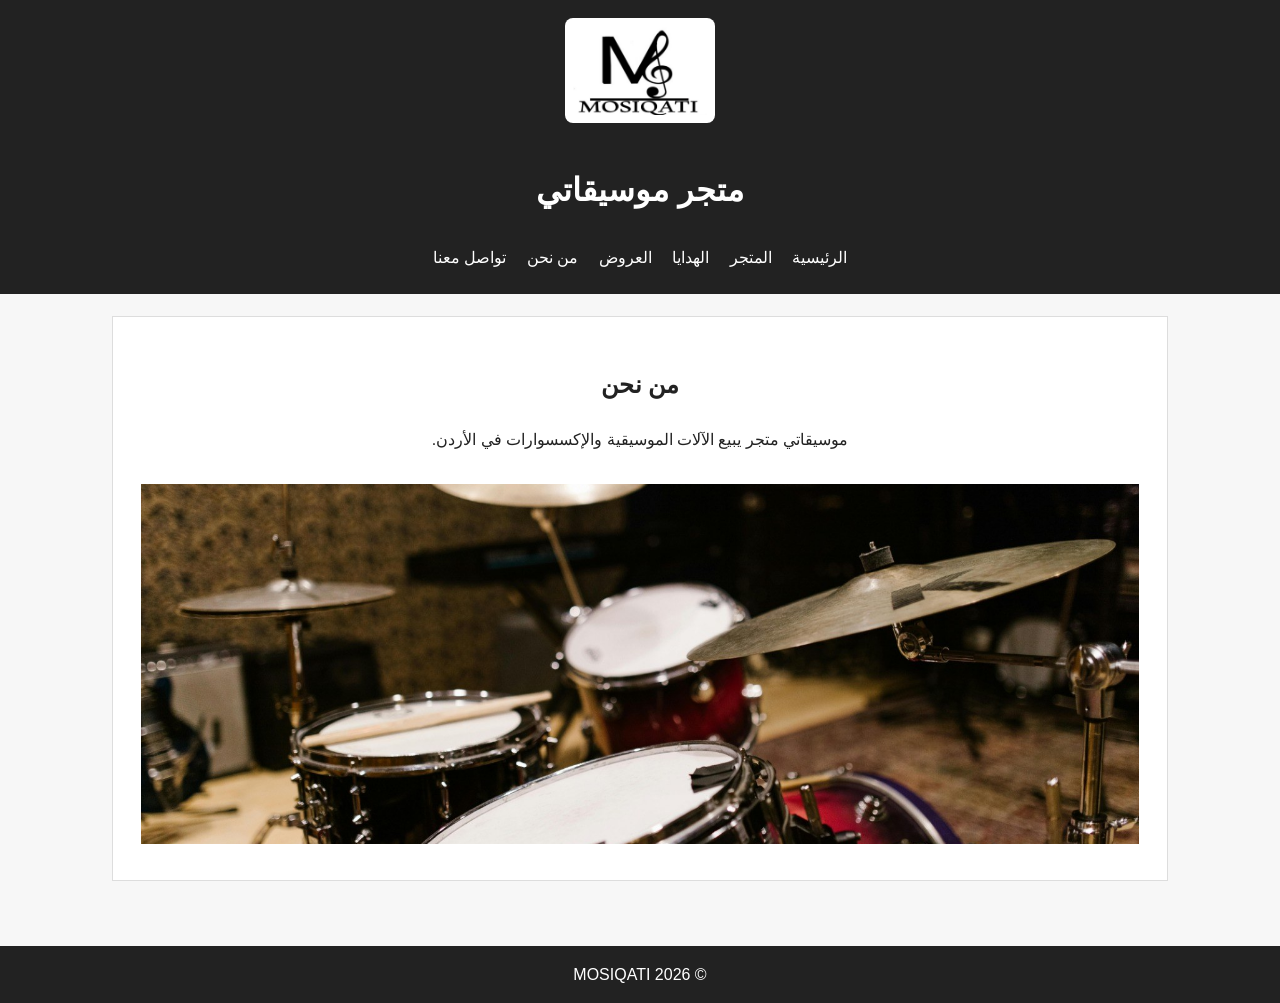
==== about.html @ 8f295970 "Add files via upload" ====
<!DOCTYPE html>
<html lang="ar" dir="rtl">
<head>
  <meta charset="UTF-8">
  <meta name="viewport" content="width=device-width, initial-scale=1.0">
  <title>MOSIQATI - About Before</title>
  <link rel="stylesheet" href="css/style.css">
</head>
<body>

<header>
  <img class="logo" src="assets/images/logo.jpg" alt="MOSIQATI logo">
  <h1>متجر موسيقاتي</h1>
  <nav>
    <a href="index.html">الرئيسية</a>
    <a href="store.html">المتجر</a>
    <a href="gifts.html">الهدايا</a>
    <a href="offers.html">العروض</a>
    <a href="about.html">من نحن</a>
    <a href="contact.html">تواصل معنا</a>
  </nav>
</header>

<main>
<section class="hero">
  <h2>من نحن</h2>
  <p>موسيقاتي متجر يبيع الآلات الموسيقية والإكسسوارات في الأردن.</p>
  <img src="assets/images/team_music.jpg" alt="team">
</section>
</main>
<footer>© 2026 MOSIQATI</footer>
</body>
</html>
---- css/style.css ----
*{box-sizing:border-box}
body{margin:0;font-family:Tahoma,Arial,sans-serif;background:#f7f7f7;color:#222;line-height:1.7}
header{background:#222;color:white;padding:18px;text-align:center}
.logo{width:150px;background:white;padding:8px;border-radius:8px;margin:0 auto 10px}
nav a{color:white;margin:5px 8px;text-decoration:none;display:inline-block}
nav a:hover{text-decoration:underline}
main{max-width:1100px;margin:auto;padding:22px}
.hero{background:white;padding:28px;border:1px solid #ddd;margin-bottom:18px;text-align:center}
.hero img{width:100%;max-height:360px;object-fit:cover;margin-top:15px}
.grid{display:grid;grid-template-columns:repeat(auto-fit,minmax(220px,1fr));gap:14px}
.card{background:white;border:1px solid #ddd;padding:15px}
.card img{width:100%;height:180px;object-fit:cover;margin-bottom:10px}
button,.btn{background:#222;color:white;border:0;padding:10px 16px;text-decoration:none;display:inline-block;margin-top:8px}
footer{background:#222;color:white;text-align:center;padding:15px;margin-top:25px}
form input,form textarea{width:100%;padding:10px;margin:7px 0;border:1px solid #ccc}
textarea{height:120px}
table{width:100%;border-collapse:collapse;background:white}
td,th{border:1px solid #ccc;padding:10px;text-align:right}
th{background:#eee}
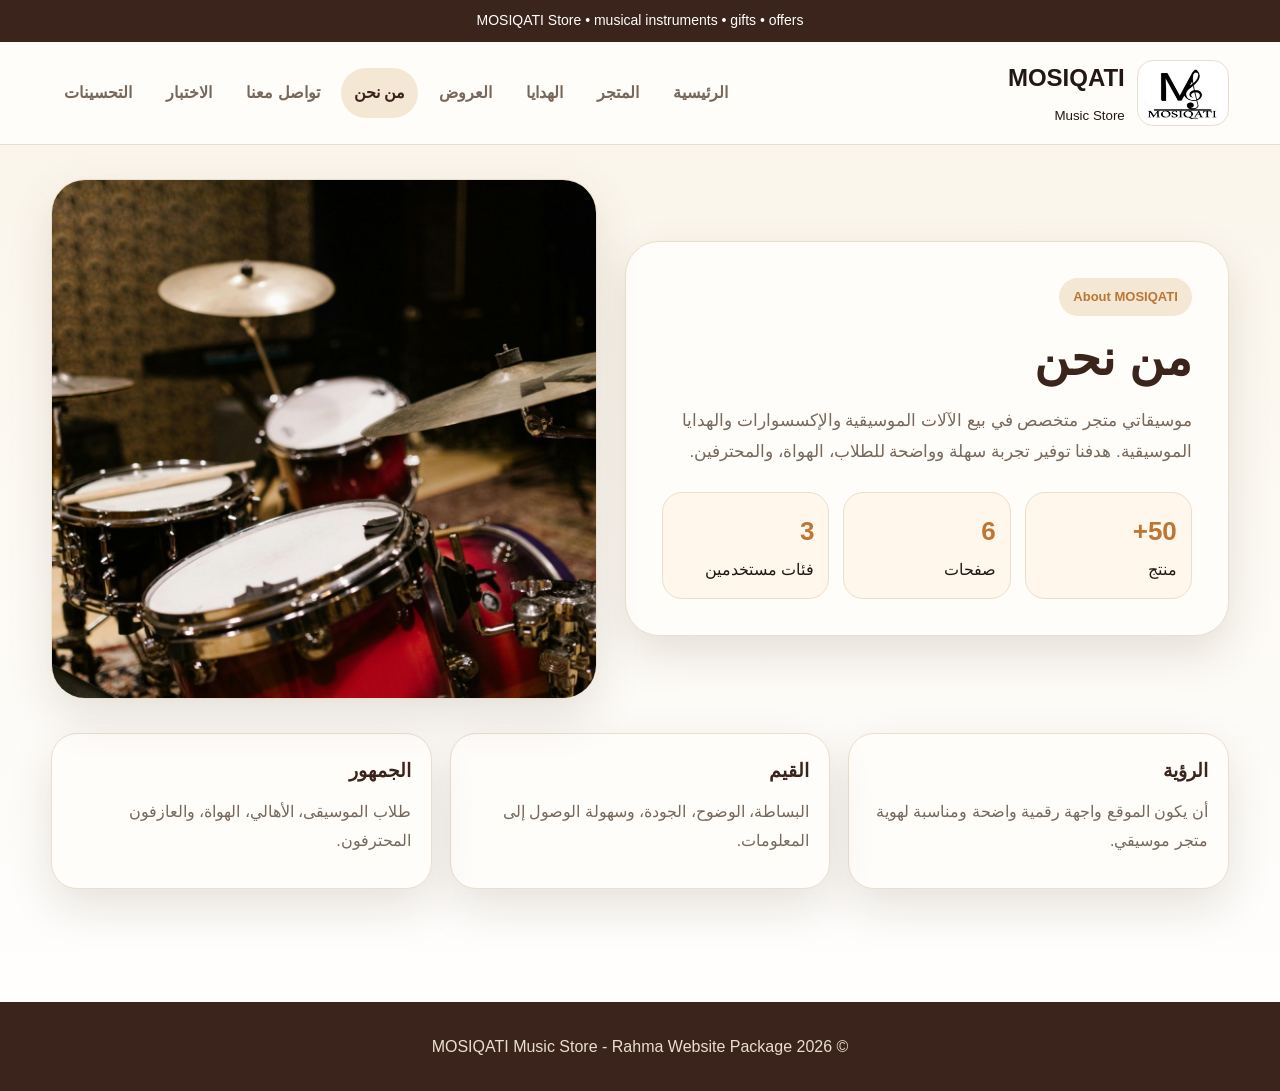
==== commit 84629fdd: "Add files via upload" ====
--- a/about.html
+++ b/about.html
@@ -3,31 +3,63 @@
 <head>
   <meta charset="UTF-8">
   <meta name="viewport" content="width=device-width, initial-scale=1.0">
-  <title>MOSIQATI - About Before</title>
-  <link rel="stylesheet" href="css/style.css">
+  <title>MOSIQATI - About</title>
+  <link rel="stylesheet" href="../assets/css/style.css">
 </head>
 <body>
 
-<header>
-  <img class="logo" src="assets/images/logo.jpg" alt="MOSIQATI logo">
-  <h1>متجر موسيقاتي</h1>
-  <nav>
-    <a href="index.html">الرئيسية</a>
-    <a href="store.html">المتجر</a>
-    <a href="gifts.html">الهدايا</a>
-    <a href="offers.html">العروض</a>
-    <a href="about.html">من نحن</a>
-    <a href="contact.html">تواصل معنا</a>
-  </nav>
+<div class="top-note">MOSIQATI Store • musical instruments • gifts • offers</div>
+<header class="navbar">
+  <div class="container navbar-inner">
+    <a class="brand" href="../index.html">
+      <img src="../assets/images/logo.jpg" alt="MOSIQATI logo">
+      <span><strong>MOSIQATI</strong><br><small>Music Store</small></span>
+    </a>
+    <button class="btn light mobile-menu" type="button">Menu</button>
+    <nav class="links">
+      <a href="../index.html">الرئيسية</a>
+      <a href="../pages/store.html">المتجر</a>
+      <a href="../pages/gifts.html">الهدايا</a>
+      <a href="../pages/offers.html">العروض</a>
+      <a href="../pages/about.html">من نحن</a>
+      <a href="../pages/contact.html">تواصل معنا</a>
+      <a href="../pages/test_plan.html">الاختبار</a>
+      <a href="../pages/improvements.html">التحسينات</a>
+    </nav>
+  </div>
 </header>
 
-<main>
-<section class="hero">
-  <h2>من نحن</h2>
-  <p>موسيقاتي متجر يبيع الآلات الموسيقية والإكسسوارات في الأردن.</p>
-  <img src="assets/images/team_music.jpg" alt="team">
-</section>
+
+<main class="section">
+  <div class="container">
+    <div class="hero-grid">
+      <div class="hero-card">
+        <span class="kicker">About MOSIQATI</span>
+        <h1>من نحن</h1>
+        <p>موسيقاتي متجر متخصص في بيع الآلات الموسيقية والإكسسوارات والهدايا الموسيقية. هدفنا توفير تجربة سهلة وواضحة للطلاب، الهواة، والمحترفين.</p>
+        <div class="stats">
+          <div class="stat"><strong>50+</strong><span>منتج</span></div>
+          <div class="stat"><strong>6</strong><span>صفحات</span></div>
+          <div class="stat"><strong>3</strong><span>فئات مستخدمين</span></div>
+        </div>
+      </div>
+      <div class="hero-media"><img src="../assets/images/team_music.jpg" alt="music team"></div>
+    </div>
+    <section class="section">
+      <div class="grid-3">
+        <div class="card"><div class="card-body"><h3>الرؤية</h3><p>أن يكون الموقع واجهة رقمية واضحة ومناسبة لهوية متجر موسيقي.</p></div></div>
+        <div class="card"><div class="card-body"><h3>القيم</h3><p>البساطة، الوضوح، الجودة، وسهولة الوصول إلى المعلومات.</p></div></div>
+        <div class="card"><div class="card-body"><h3>الجمهور</h3><p>طلاب الموسيقى، الأهالي، الهواة، والعازفون المحترفون.</p></div></div>
+      </div>
+    </section>
+  </div>
 </main>
-<footer>© 2026 MOSIQATI</footer>
+
+<footer class="footer">
+  <div class="container">
+    <p>© 2026 MOSIQATI Music Store - Rahma Website Package</p>
+  </div>
+</footer>
+<script src="../assets/js/app.js"></script>
 </body>
 </html>
--- a/assets/css/style.css
+++ b/assets/css/style.css
@@ -0,0 +1,97 @@
+
+:root{
+  --cream:#faf4e8;
+  --paper:#fffdfa;
+  --ink:#221714;
+  --muted:#77685b;
+  --brown:#3b241b;
+  --copper:#bd7634;
+  --gold:#e8bd55;
+  --green:#1f7a65;
+  --border:#eadfce;
+  --shadow:0 18px 45px rgba(72,45,24,.13);
+  --radius:26px;
+}
+*{box-sizing:border-box}
+html{scroll-behavior:smooth}
+body{margin:0;font-family:Tahoma,Arial,sans-serif;background:linear-gradient(180deg,var(--cream),#fff);color:var(--ink);line-height:1.85}
+a{text-decoration:none;color:inherit}
+img{max-width:100%;display:block}
+.container{width:min(1180px,92%);margin:auto}
+.top-note{background:var(--brown);color:white;text-align:center;padding:8px;font-size:14px}
+.navbar{position:sticky;top:0;z-index:30;background:rgba(255,253,250,.92);backdrop-filter:blur(12px);border-bottom:1px solid var(--border)}
+.navbar-inner{display:flex;align-items:center;justify-content:space-between;gap:18px;padding:14px 0}
+.brand{display:flex;align-items:center;gap:12px}
+.brand img{width:92px;background:white;border:1px solid var(--border);border-radius:16px;padding:6px}
+.brand strong{font-size:24px}
+.links{display:flex;gap:8px;align-items:center;flex-wrap:wrap}
+.links a{padding:10px 13px;border-radius:999px;color:var(--muted);font-weight:700}
+.links a:hover,.links a.active{background:#f4e7d3;color:var(--brown)}
+.hero{padding:54px 0}
+.hero-grid{display:grid;grid-template-columns:1.05fr .95fr;gap:28px;align-items:center}
+.hero-card{background:var(--paper);border:1px solid var(--border);border-radius:34px;padding:36px;box-shadow:var(--shadow)}
+.kicker{display:inline-block;background:#f4e7d3;color:var(--copper);padding:7px 14px;border-radius:999px;font-weight:800;font-size:13px;margin-bottom:14px}
+h1{font-size:48px;line-height:1.2;margin:0 0 16px;color:var(--brown)}
+h2{font-size:34px;margin:0 0 10px;color:var(--brown)}
+h3{margin:0 0 8px;color:var(--brown)}
+p{color:var(--muted)}
+.hero-card p{font-size:17px;margin-bottom:24px}
+.actions{display:flex;gap:12px;flex-wrap:wrap}
+.btn{display:inline-flex;align-items:center;justify-content:center;padding:13px 20px;border-radius:999px;background:var(--brown);color:white;font-weight:800;border:0;cursor:pointer}
+.btn.secondary{background:var(--copper)}
+.btn.light{background:#f4e7d3;color:var(--brown)}
+.hero-media{position:relative}
+.hero-media img{width:100%;height:520px;object-fit:cover;border-radius:34px;box-shadow:var(--shadow);border:1px solid var(--border)}
+.floating{position:absolute;right:20px;bottom:20px;background:rgba(255,253,250,.92);border:1px solid var(--border);border-radius:22px;padding:16px;box-shadow:var(--shadow)}
+.stats{display:grid;grid-template-columns:repeat(3,1fr);gap:14px;margin-top:22px}
+.stat{background:#fff7ec;border:1px solid var(--border);padding:14px;border-radius:20px}
+.stat strong{font-size:26px;color:var(--copper);display:block}
+.section{padding:34px 0}
+.section-head{display:flex;align-items:end;justify-content:space-between;gap:18px;margin-bottom:18px}
+.section-head p{max-width:650px;margin:0}
+.grid-3{display:grid;grid-template-columns:repeat(3,1fr);gap:18px}
+.grid-4{display:grid;grid-template-columns:repeat(4,1fr);gap:18px}
+.card{background:var(--paper);border:1px solid var(--border);border-radius:var(--radius);box-shadow:var(--shadow);overflow:hidden}
+.card-body{padding:20px}
+.card img{width:100%;height:230px;object-fit:cover}
+.card p{margin:0 0 12px}
+.price{font-size:22px;font-weight:900;color:var(--green)}
+.tag{display:inline-block;background:#edf8f4;color:var(--green);border-radius:999px;padding:5px 10px;font-size:12px;font-weight:800;margin-bottom:9px}
+.toolbar{display:flex;gap:10px;flex-wrap:wrap;margin-bottom:18px}
+.filter-btn{border:1px solid var(--border);background:white;border-radius:999px;padding:10px 15px;cursor:pointer;font-family:inherit;font-weight:800;color:var(--muted)}
+.filter-btn.active{background:var(--brown);color:white}
+.cart-pill{background:#edf8f4;color:var(--green);padding:9px 14px;border-radius:999px;font-weight:900}
+audio{width:100%;margin-top:12px}
+.form-grid{display:grid;grid-template-columns:1fr 1fr;gap:14px}
+input,textarea,select{width:100%;padding:14px 16px;border:1px solid var(--border);border-radius:16px;font-family:inherit;background:white;color:var(--ink)}
+textarea{min-height:140px;resize:vertical}
+label{font-weight:800;margin:8px 0 6px;display:block;color:var(--brown)}
+.table-wrap{overflow:auto;background:var(--paper);border:1px solid var(--border);border-radius:var(--radius);box-shadow:var(--shadow)}
+table{width:100%;border-collapse:collapse;min-width:820px}
+th,td{padding:13px;border-bottom:1px solid var(--border);text-align:right;vertical-align:top}
+th{background:#f4e7d3;color:var(--brown)}
+.timeline{display:grid;gap:14px}
+.timeline-item{display:grid;grid-template-columns:150px 1fr;gap:14px;background:var(--paper);border:1px solid var(--border);border-radius:22px;padding:18px;box-shadow:var(--shadow)}
+.timeline-item strong{color:var(--copper)}
+.footer{margin-top:45px;background:var(--brown);color:white;padding:30px 0;text-align:center}
+.footer p{color:#eadfce;margin:0}
+.notice{background:#fff7ec;border:1px solid var(--border);border-radius:20px;padding:16px;color:var(--muted);margin-top:16px}
+
+.video-card{display:grid;grid-template-columns:.85fr 1.15fr;gap:18px;align-items:center;background:var(--paper);border:1px solid var(--border);border-radius:var(--radius);box-shadow:var(--shadow);padding:20px;margin-bottom:18px}
+.video-card video{width:100%;border-radius:22px;border:1px solid var(--border);background:#000;box-shadow:0 12px 28px rgba(72,45,24,.12)}
+.video-text p{margin:0}
+@media(max-width:760px){.video-card{grid-template-columns:1fr}}
+.mobile-menu{display:none}
+@media(max-width:980px){
+  .hero-grid,.grid-3,.grid-4{grid-template-columns:1fr 1fr}
+  h1{font-size:36px}
+}
+@media(max-width:760px){
+  .navbar-inner{align-items:flex-start}
+  .links{display:none;width:100%}
+  .links.open{display:flex}
+  .mobile-menu{display:inline-flex}
+  .hero-grid,.grid-3,.grid-4,.form-grid,.stats{grid-template-columns:1fr}
+  .hero-media img{height:360px}
+  .timeline-item{grid-template-columns:1fr}
+}
